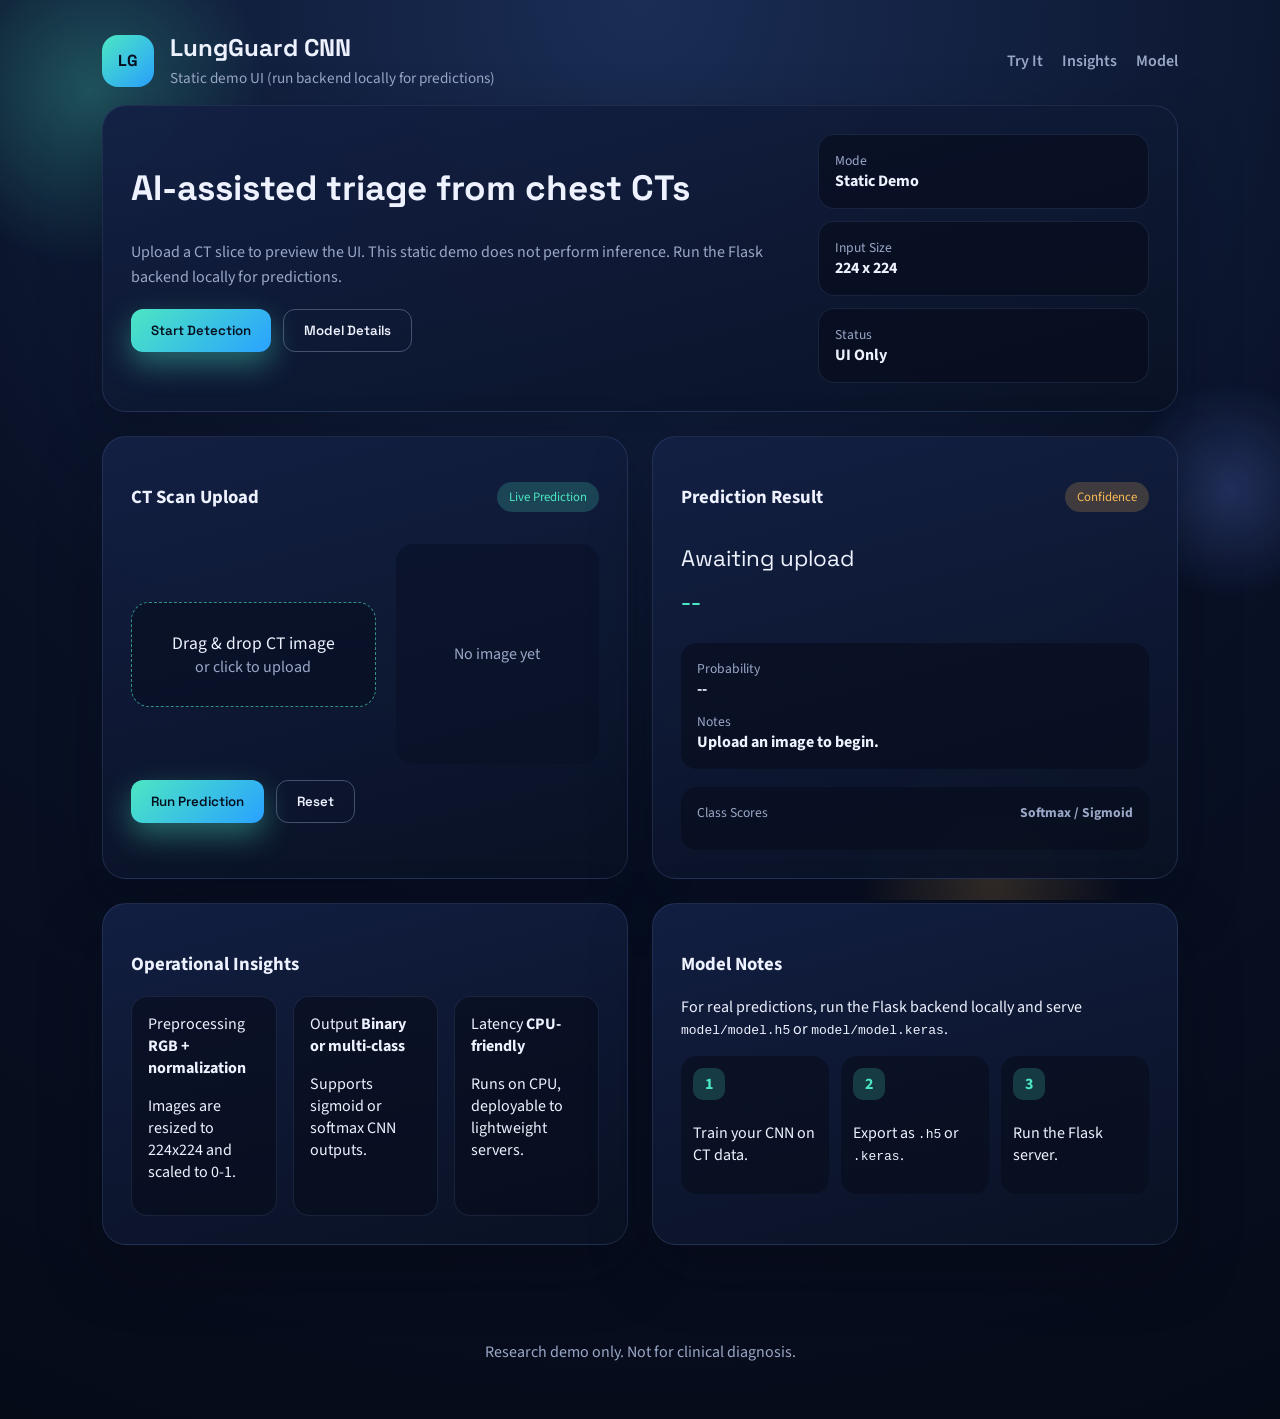
==== docs/index.html @ f7f99cb2 "Add GitHub Pages demo and update README" ====
﻿<!DOCTYPE html>
<html lang="en">
<head>
  <meta charset="UTF-8" />
  <meta name="viewport" content="width=device-width, initial-scale=1.0" />
  <title>LungGuard CNN | Demo</title>
  <link rel="preconnect" href="https://fonts.googleapis.com">
  <link rel="preconnect" href="https://fonts.gstatic.com" crossorigin>
  <link href="https://fonts.googleapis.com/css2?family=Space+Grotesk:wght@400;500;600;700&family=Source+Sans+3:wght@300;400;600&display=swap" rel="stylesheet">
  <link rel="stylesheet" href="style.css" />
</head>
<body>
  <div class="bg">
    <div class="orb orb-one"></div>
    <div class="orb orb-two"></div>
    <div class="orb orb-three"></div>
  </div>

  <header class="topbar">
    <div class="brand">
      <div class="logo">LG</div>
      <div>
        <h1>LungGuard CNN</h1>
        <p>Static demo UI (run backend locally for predictions)</p>
      </div>
    </div>
    <nav class="nav">
      <a href="#try">Try It</a>
      <a href="#insights">Insights</a>
      <a href="#model">Model</a>
    </nav>
  </header>

  <main class="grid">
    <section class="card hero">
      <div>
        <h2>AI-assisted triage from chest CTs</h2>
        <p>
          Upload a CT slice to preview the UI. This static demo does not
          perform inference. Run the Flask backend locally for predictions.
        </p>
        <div class="hero-actions">
          <button class="primary" data-scroll="#try">Start Detection</button>
          <button class="ghost" data-scroll="#model">Model Details</button>
        </div>
      </div>
      <div class="hero-metrics">
        <div class="metric">
          <span class="metric-label">Mode</span>
          <strong>Static Demo</strong>
        </div>
        <div class="metric">
          <span class="metric-label">Input Size</span>
          <strong>224 x 224</strong>
        </div>
        <div class="metric">
          <span class="metric-label">Status</span>
          <strong>UI Only</strong>
        </div>
      </div>
    </section>

    <section id="try" class="card upload">
      <div class="card-header">
        <h3>CT Scan Upload</h3>
        <span class="badge">Live Prediction</span>
      </div>
      <div class="upload-body">
        <div class="dropzone" id="dropzone">
          <input type="file" id="fileInput" accept="image/png, image/jpeg" />
          <div>
            <p>Drag & drop CT image</p>
            <span>or click to upload</span>
          </div>
        </div>
        <div class="preview">
          <img id="previewImage" alt="CT preview" />
          <div class="preview-empty">
            <span>No image yet</span>
          </div>
        </div>
      </div>
      <div class="actions">
        <button class="primary" id="predictBtn">Run Prediction</button>
        <button class="ghost" id="resetBtn">Reset</button>
      </div>
      <div class="status" id="status"></div>
    </section>

    <section class="card results">
      <div class="card-header">
        <h3>Prediction Result</h3>
        <span class="badge subtle">Confidence</span>
      </div>
      <div class="result-body">
        <div class="result-main">
          <p class="result-label" id="resultLabel">Awaiting upload</p>
          <p class="result-confidence" id="resultConfidence">--</p>
        </div>
        <div class="result-details" id="resultDetails">
          <div>
            <span>Probability</span>
            <strong id="resultProbability">--</strong>
          </div>
          <div>
            <span>Notes</span>
            <strong id="resultNotes">Upload an image to begin.</strong>
          </div>
        </div>
        <div class="result-chart" id="resultChart">
          <div class="chart-header">
            <span>Class Scores</span>
            <strong>Softmax / Sigmoid</strong>
          </div>
          <div class="chart-bars" id="chartBars"></div>
        </div>
      </div>
    </section>

    <section id="insights" class="card insights">
      <h3>Operational Insights</h3>
      <div class="insight-grid">
        <div class="insight">
          <span>Preprocessing</span>
          <strong>RGB + normalization</strong>
          <p>Images are resized to 224x224 and scaled to 0-1.</p>
        </div>
        <div class="insight">
          <span>Output</span>
          <strong>Binary or multi-class</strong>
          <p>Supports sigmoid or softmax CNN outputs.</p>
        </div>
        <div class="insight">
          <span>Latency</span>
          <strong>CPU-friendly</strong>
          <p>Runs on CPU, deployable to lightweight servers.</p>
        </div>
      </div>
    </section>

    <section id="model" class="card model">
      <h3>Model Notes</h3>
      <p>
        For real predictions, run the Flask backend locally and serve
        <code>model/model.h5</code> or <code>model/model.keras</code>.
      </p>
      <div class="model-steps">
        <div>
          <span>1</span>
          <p>Train your CNN on CT data.</p>
        </div>
        <div>
          <span>2</span>
          <p>Export as <code>.h5</code> or <code>.keras</code>.</p>
        </div>
        <div>
          <span>3</span>
          <p>Run the Flask server.</p>
        </div>
      </div>
    </section>
  </main>

  <footer class="footer">
    <p>Research demo only. Not for clinical diagnosis.</p>
  </footer>

  <script src="app.js"></script>
</body>
</html>
---- docs/style.css ----
﻿:root {
  --bg: #0a1224;
  --surface: #101a33;
  --surface-2: #132044;
  --accent: #4ce6c3;
  --accent-2: #f7b955;
  --text: #eef2ff;
  --muted: #9aa7c7;
  --danger: #ff6b6b;
  --shadow: 0 24px 60px rgba(6, 10, 20, 0.35);
}

* {
  box-sizing: border-box;
}

body {
  margin: 0;
  font-family: "Source Sans 3", sans-serif;
  background: radial-gradient(circle at top, #1a2d55 0%, #091126 52%, #060b18 100%);
  color: var(--text);
  min-height: 100vh;
  position: relative;
}

.bg {
  position: fixed;
  inset: 0;
  overflow: hidden;
  z-index: 0;
}

.orb {
  position: absolute;
  border-radius: 50%;
  filter: blur(0px);
  opacity: 0.4;
  animation: float 12s ease-in-out infinite;
}

.orb-one {
  width: 420px;
  height: 420px;
  background: radial-gradient(circle, rgba(76, 230, 195, 0.7), transparent 60%);
  top: -120px;
  left: -120px;
}

.orb-two {
  width: 320px;
  height: 320px;
  background: radial-gradient(circle, rgba(247, 185, 85, 0.6), transparent 60%);
  bottom: -140px;
  right: 10%;
  animation-delay: 2s;
}

.orb-three {
  width: 260px;
  height: 260px;
  background: radial-gradient(circle, rgba(110, 142, 251, 0.6), transparent 60%);
  top: 40%;
  right: -80px;
  animation-delay: 4s;
}

@keyframes float {
  0%, 100% {
    transform: translateY(0px);
  }
  50% {
    transform: translateY(24px);
  }
}

.topbar {
  position: relative;
  z-index: 1;
  display: flex;
  justify-content: space-between;
  align-items: center;
  padding: 32px 8vw 16px;
  gap: 24px;
}

.brand {
  display: flex;
  align-items: center;
  gap: 16px;
}

.logo {
  width: 52px;
  height: 52px;
  border-radius: 16px;
  background: linear-gradient(135deg, var(--accent), #2aa2ff);
  display: grid;
  place-items: center;
  font-family: "Space Grotesk", sans-serif;
  font-weight: 700;
  color: #04101f;
}

.brand h1 {
  margin: 0;
  font-family: "Space Grotesk", sans-serif;
  font-size: 1.5rem;
}

.brand p {
  margin: 4px 0 0;
  color: var(--muted);
  font-size: 0.95rem;
}

.nav a {
  margin-left: 16px;
  color: var(--muted);
  text-decoration: none;
  font-weight: 600;
}

.nav a:hover {
  color: var(--text);
}

.grid {
  position: relative;
  z-index: 1;
  padding: 0 8vw 60px;
  display: grid;
  gap: 24px;
  grid-template-columns: repeat(2, minmax(0, 1fr));
}

.card {
  background: linear-gradient(165deg, rgba(19, 32, 68, 0.95), rgba(10, 18, 36, 0.95));
  border-radius: 24px;
  padding: 28px;
  box-shadow: var(--shadow);
  border: 1px solid rgba(90, 110, 160, 0.25);
  animation: fadeUp 0.8s ease both;
}

@keyframes fadeUp {
  from {
    opacity: 0;
    transform: translateY(14px);
  }
  to {
    opacity: 1;
    transform: translateY(0px);
  }
}

.hero {
  grid-column: span 2;
  display: grid;
  grid-template-columns: 2fr 1fr;
  gap: 24px;
  align-items: center;
}

.hero h2 {
  font-family: "Space Grotesk", sans-serif;
  font-size: 2.2rem;
  margin-top: 0;
}

.hero p {
  color: var(--muted);
  line-height: 1.6;
}

.hero-actions {
  display: flex;
  gap: 12px;
  margin-top: 18px;
}

.hero-metrics {
  display: grid;
  gap: 12px;
}

.metric {
  background: rgba(8, 13, 28, 0.6);
  padding: 16px;
  border-radius: 16px;
  border: 1px solid rgba(90, 110, 160, 0.2);
}

.metric-label {
  display: block;
  color: var(--muted);
  font-size: 0.85rem;
}

.card-header {
  display: flex;
  justify-content: space-between;
  align-items: center;
  margin-bottom: 16px;
}

.badge {
  background: rgba(76, 230, 195, 0.2);
  color: var(--accent);
  padding: 6px 12px;
  border-radius: 999px;
  font-size: 0.8rem;
}

.badge.subtle {
  background: rgba(247, 185, 85, 0.2);
  color: var(--accent-2);
}

.upload-body {
  display: grid;
  gap: 20px;
  grid-template-columns: 1.2fr 1fr;
  align-items: center;
}

.dropzone {
  border: 1px dashed rgba(76, 230, 195, 0.6);
  border-radius: 18px;
  padding: 28px;
  text-align: center;
  background: rgba(9, 17, 38, 0.8);
  position: relative;
  cursor: pointer;
}

.dropzone input {
  position: absolute;
  inset: 0;
  opacity: 0;
  cursor: pointer;
}

.dropzone p {
  margin: 0;
  font-size: 1.1rem;
}

.dropzone span {
  color: var(--muted);
}

.preview {
  background: rgba(9, 17, 38, 0.6);
  border-radius: 18px;
  padding: 16px;
  min-height: 220px;
  display: grid;
  place-items: center;
  position: relative;
  overflow: hidden;
}

.preview img {
  max-width: 100%;
  border-radius: 12px;
  display: none;
}

.preview.active img {
  display: block;
}

.preview-empty {
  color: var(--muted);
}

.actions {
  display: flex;
  gap: 12px;
  margin-top: 16px;
}

button {
  border: none;
  font-family: "Space Grotesk", sans-serif;
  padding: 12px 20px;
  border-radius: 12px;
  font-weight: 600;
  cursor: pointer;
  transition: transform 0.2s ease, box-shadow 0.2s ease;
}

button:hover {
  transform: translateY(-2px);
}

.primary {
  background: linear-gradient(135deg, var(--accent), #2aa2ff);
  color: #04101f;
  box-shadow: 0 12px 30px rgba(76, 230, 195, 0.4);
}

.ghost {
  background: transparent;
  border: 1px solid rgba(154, 167, 199, 0.4);
  color: var(--text);
}

.status {
  margin-top: 14px;
  color: var(--muted);
}

.results .result-body {
  display: grid;
  gap: 18px;
}

.result-label {
  font-family: "Space Grotesk", sans-serif;
  font-size: 1.4rem;
  margin: 0;
}

.result-confidence {
  font-size: 2rem;
  margin: 6px 0 0;
  color: var(--accent);
}

.result-details {
  display: grid;
  gap: 12px;
  background: rgba(8, 13, 28, 0.6);
  padding: 16px;
  border-radius: 16px;
}

.result-details span {
  color: var(--muted);
  display: block;
  font-size: 0.85rem;
}

.result-chart {
  background: rgba(8, 13, 28, 0.6);
  border-radius: 16px;
  padding: 16px;
  display: grid;
  gap: 12px;
}

.chart-header {
  display: flex;
  justify-content: space-between;
  color: var(--muted);
  font-size: 0.85rem;
}

.chart-bars {
  display: grid;
  gap: 10px;
}

.chart-bar {
  display: grid;
  gap: 6px;
}

.chart-bar label {
  display: flex;
  justify-content: space-between;
  font-size: 0.85rem;
  color: var(--text);
}

.bar-track {
  height: 8px;
  background: rgba(154, 167, 199, 0.2);
  border-radius: 999px;
  overflow: hidden;
}

.bar-fill {
  height: 100%;
  width: 0%;
  background: linear-gradient(90deg, var(--accent), #2aa2ff);
  border-radius: 999px;
  transition: width 0.6s ease;
}

.insights .insight-grid {
  display: grid;
  gap: 16px;
  grid-template-columns: repeat(3, minmax(0, 1fr));
}

.insight {
  padding: 16px;
  border-radius: 16px;
  background: rgba(8, 13, 28, 0.6);
  border: 1px solid rgba(90, 110, 160, 0.2);
}

.model-steps {
  display: grid;
  grid-template-columns: repeat(3, minmax(0, 1fr));
  gap: 12px;
  margin-top: 16px;
}

.model-steps div {
  background: rgba(8, 13, 28, 0.6);
  padding: 12px;
  border-radius: 16px;
  display: grid;
  gap: 6px;
}

.model-steps span {
  width: 32px;
  height: 32px;
  border-radius: 10px;
  display: grid;
  place-items: center;
  background: rgba(76, 230, 195, 0.2);
  color: var(--accent);
  font-weight: 700;
}

.footer {
  text-align: center;
  color: var(--muted);
  padding: 20px 0 40px;
}

@media (max-width: 980px) {
  .grid {
    grid-template-columns: 1fr;
  }

  .hero {
    grid-template-columns: 1fr;
  }

  .upload-body {
    grid-template-columns: 1fr;
  }

  .insights .insight-grid,
  .model-steps {
    grid-template-columns: 1fr;
  }

  .nav {
    display: none;
  }
}
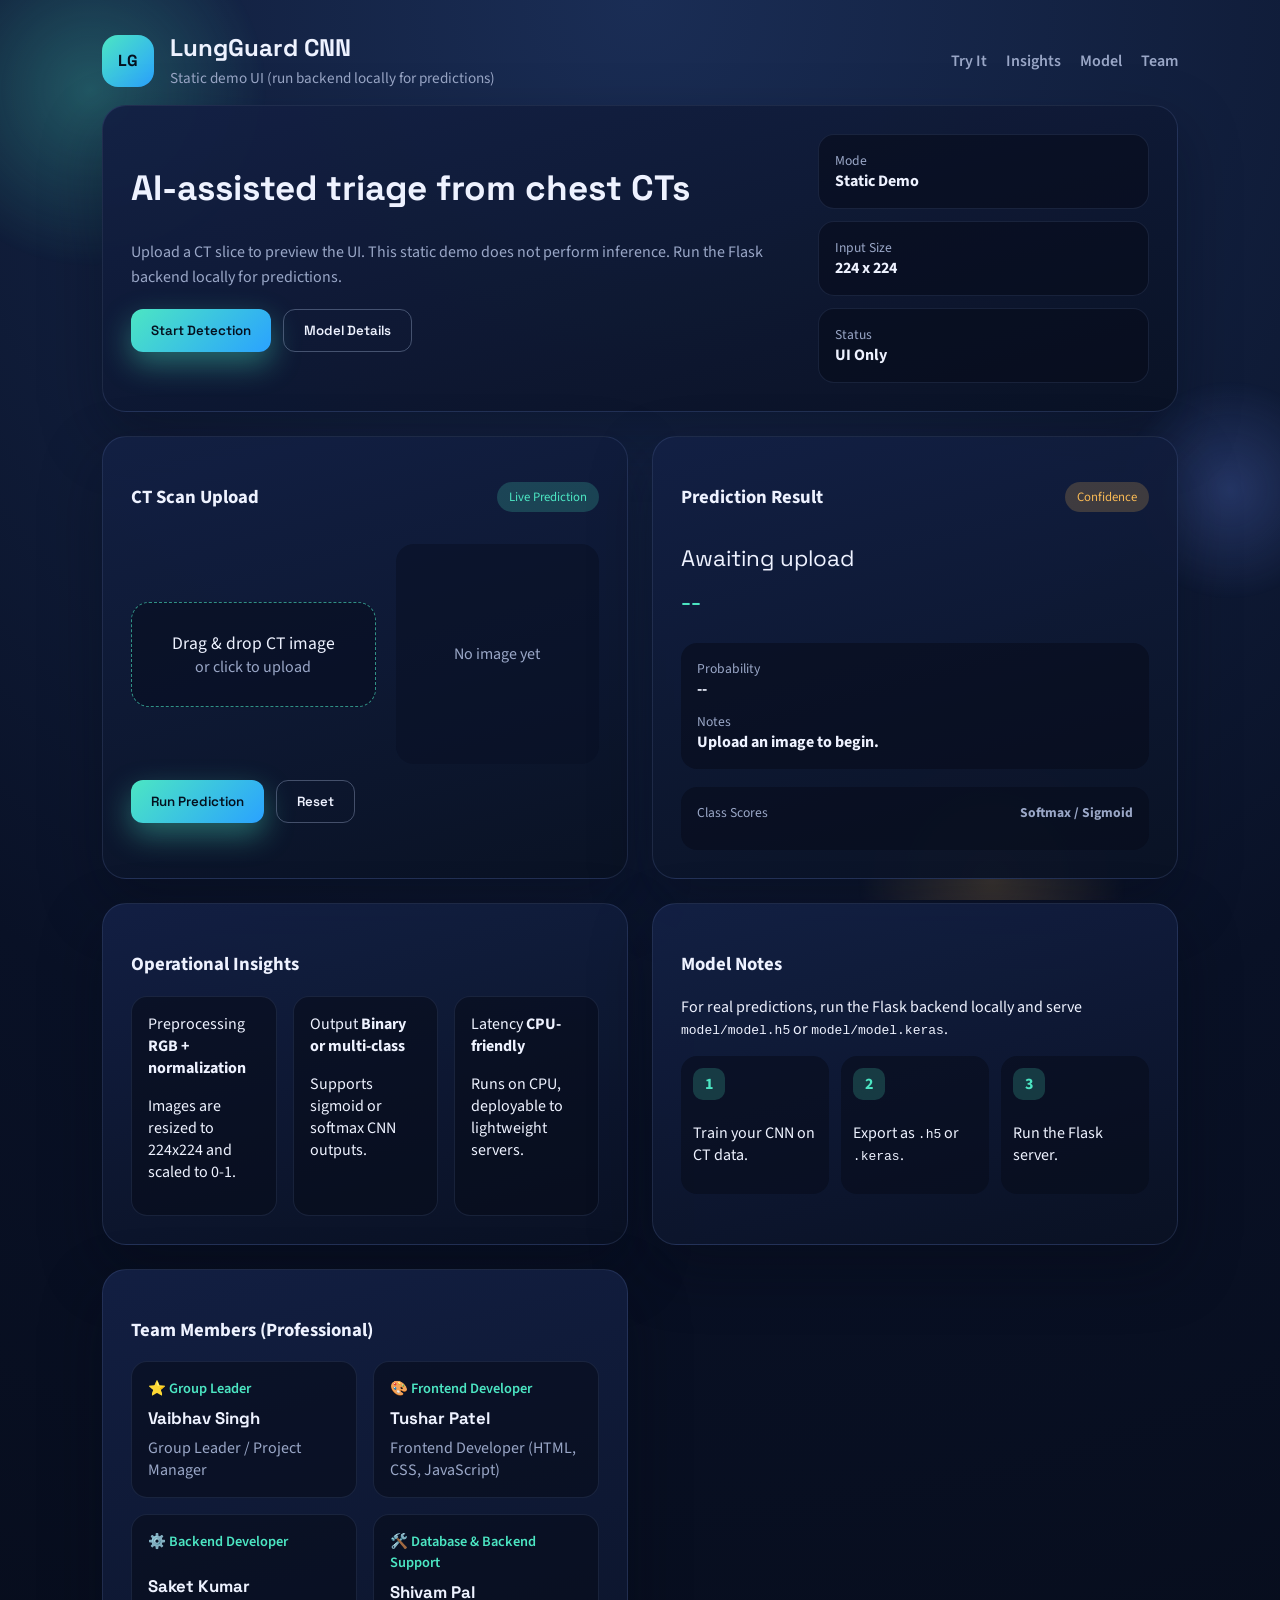
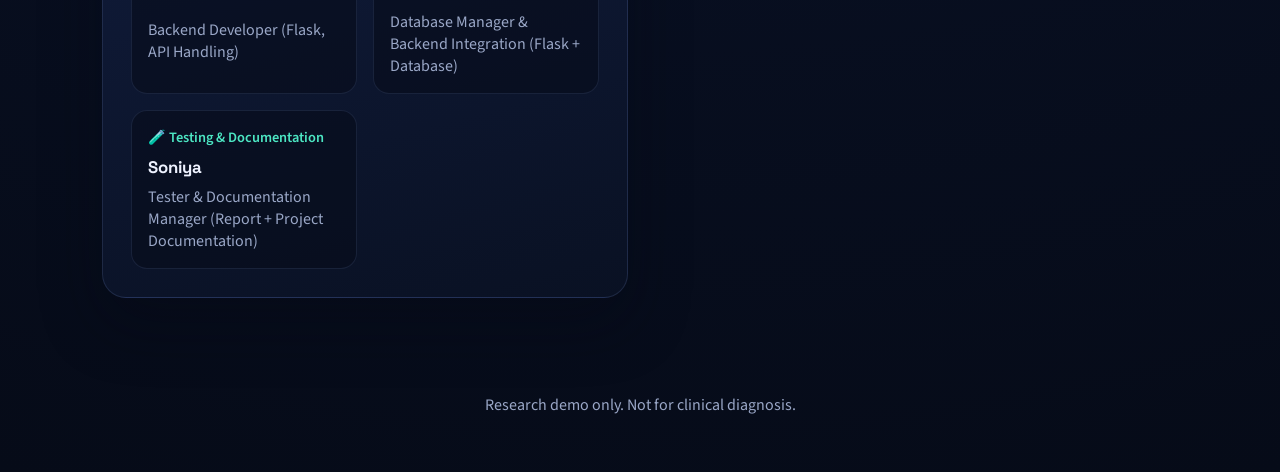
==== commit b434be51: "Add team section to GitHub Pages" ====
--- a/docs/index.html
+++ b/docs/index.html
@@ -28,6 +28,7 @@
       <a href="#try">Try It</a>
       <a href="#insights">Insights</a>
       <a href="#model">Model</a>
+      <a href="#team">Team</a>
     </nav>
   </header>
 
@@ -159,6 +160,37 @@
         </div>
       </div>
     </section>
+
+    <section id="team" class="card team">
+      <h3>Team Members (Professional)</h3>
+      <div class="team-grid">
+        <div class="team-card">
+          <span class="team-role">⭐ Group Leader</span>
+          <strong>Vaibhav Singh</strong>
+          <p>Group Leader / Project Manager</p>
+        </div>
+        <div class="team-card">
+          <span class="team-role">🎨 Frontend Developer</span>
+          <strong>Tushar Patel</strong>
+          <p>Frontend Developer (HTML, CSS, JavaScript)</p>
+        </div>
+        <div class="team-card">
+          <span class="team-role">⚙️ Backend Developer</span>
+          <strong>Saket Kumar</strong>
+          <p>Backend Developer (Flask, API Handling)</p>
+        </div>
+        <div class="team-card">
+          <span class="team-role">🛠️ Database & Backend Support</span>
+          <strong>Shivam Pal</strong>
+          <p>Database Manager & Backend Integration (Flask + Database)</p>
+        </div>
+        <div class="team-card">
+          <span class="team-role">🧪 Testing & Documentation</span>
+          <strong>Soniya</strong>
+          <p>Tester & Documentation Manager (Report + Project Documentation)</p>
+        </div>
+      </div>
+    </section>
   </main>
 
   <footer class="footer">
--- a/docs/style.css
+++ b/docs/style.css
@@ -428,6 +428,38 @@
   font-weight: 700;
 }
 
+.team-grid {
+  display: grid;
+  grid-template-columns: repeat(2, minmax(0, 1fr));
+  gap: 16px;
+  margin-top: 16px;
+}
+
+.team-card {
+  background: rgba(8, 13, 28, 0.6);
+  border-radius: 16px;
+  padding: 16px;
+  border: 1px solid rgba(90, 110, 160, 0.2);
+  display: grid;
+  gap: 8px;
+}
+
+.team-role {
+  color: var(--accent);
+  font-size: 0.9rem;
+  font-weight: 600;
+}
+
+.team-card strong {
+  font-family: "Space Grotesk", sans-serif;
+  font-size: 1.05rem;
+}
+
+.team-card p {
+  margin: 0;
+  color: var(--muted);
+}
+
 .footer {
   text-align: center;
   color: var(--muted);
@@ -448,7 +480,8 @@
   }
 
   .insights .insight-grid,
-  .model-steps {
+  .model-steps,
+  .team-grid {
     grid-template-columns: 1fr;
   }
 
